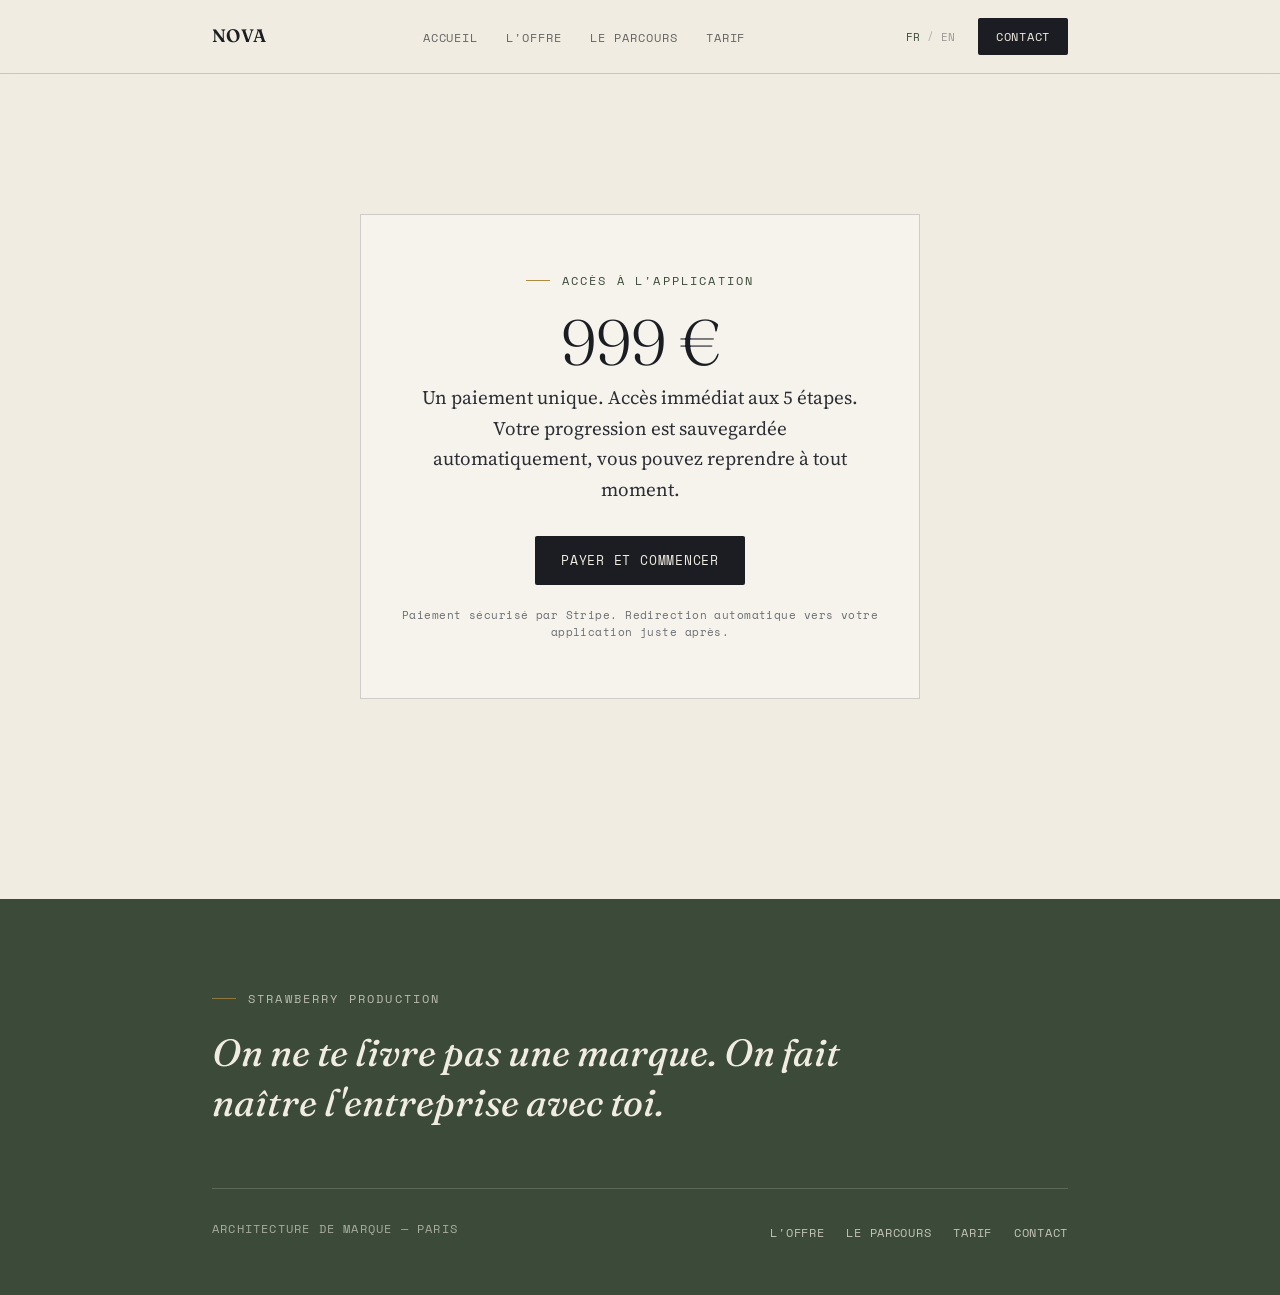
==== app.html @ 38c970a5 "Add files via upload" ====
<!DOCTYPE html>
<html lang="fr">
<head>
<meta charset="UTF-8">
<meta name="viewport" content="width=device-width, initial-scale=1.0">
<title>Votre parcours — NOVA</title>
<meta name="description" content="Votre application NOVA : 5 étapes pour transformer votre idée en entreprise prête à être lancée.">
<link rel="preconnect" href="https://fonts.googleapis.com">
<link rel="preconnect" href="https://fonts.gstatic.com" crossorigin>
<link rel="stylesheet" href="https://fonts.googleapis.com/css2?family=Fraunces:ital,opsz,wght@0,9..144,300;0,9..144,440;0,9..144,600;1,9..144,440&family=Source+Serif+4:ital,wght@0,400;0,600;1,400&family=Space+Mono:wght@400;700&display=swap">
<link rel="icon" href="assets/favicon.svg" type="image/svg+xml">
<meta property="og:title" content="Votre parcours — NOVA">
<meta property="og:description" content="Votre application NOVA : 5 étapes pour transformer votre idée en entreprise prête à être lancée.">
<meta property="og:type" content="website">
<meta name="twitter:card" content="summary">
<meta name="robots" content="noindex">
<link rel="stylesheet" href="assets/style.css">
</head>
<body><nav class="nav">
  <div class="nav-inner">
    <a href="index.html" class="nav-logo">NOVA</a>
    <ul class="nav-links">
      <li><a href="index.html" data-i18n="nav.home">Accueil</a></li>
      <li><a href="offre.html" data-i18n="nav.offer">L'offre</a></li>
      <li><a href="parcours.html" data-i18n="nav.journey">Le parcours</a></li>
      <li><a href="tarifs.html" data-i18n="nav.pricing">Tarif</a></li>
    </ul>
    <div class="nav-right">
      <div class="lang-toggle">
        <button data-lang="fr">FR</button><span class="sep">/</span><button data-lang="en">EN</button>
      </div>
      <a href="contact.html" class="nav-cta" data-i18n="nav.contact">Contact</a>
      <button class="nav-toggle" aria-label="Menu"><span></span><span></span><span></span></button>
    </div>
  </div>
  <div class="nav-mobile"><button class="nav-close" aria-label="Fermer">&times;</button>
    <a href="index.html" data-i18n="nav.home">Accueil</a>
    <a href="offre.html" data-i18n="nav.offer">L'offre</a>
    <a href="parcours.html" data-i18n="nav.journey">Le parcours</a>
    <a href="tarifs.html" data-i18n="nav.pricing">Tarif</a>
    <a href="app.html" data-i18n="nav.start">Commencer</a>
  </div>
</nav>
<div id="paywall-screen" class="app-shell">
  <div class="wrap">
    <div class="paywall">
      <div class="label" style="justify-content:center;" data-i18n="app.pay.label">Accès à l'application</div>
      <div class="price"><span id="nova-price">999 €</span></div>
      <p class="lead" data-i18n="app.pay.lead">Un paiement unique. Accès immédiat aux 5 étapes.</p>
      <a id="pay-btn" href="#" class="btn btn-primary" data-i18n="app.pay.btn">Payer et commencer</a>
      <div class="fine" data-i18n="app.pay.fine">Paiement sécurisé par Stripe.</div>
    </div>
  </div>
</div>

<div id="app-screen" class="app-shell" style="display:none;">
  <div class="wrap">
    <header class="page-header" style="padding-top:0;">
      <h1 data-i18n="app.h1">Votre <em>parcours</em></h1>
      <p data-i18n="app.sub">Complétez chaque étape pour débloquer la suivante.</p>
    </header>
    <div class="app-progress">
      <div class="app-progress-bar"><div class="app-progress-fill" id="progress-fill" style="width:0%;"></div></div>
      <div class="app-progress-label"><span id="progress-text">0 / 5</span><span id="progress-pct">0%</span></div>
    </div>
    <div class="app-steps" id="steps-container"></div>
  </div>
</div>
<footer>
  <div class="wrap">
    <div class="label" data-i18n="footer.house">Strawberry Production</div>
    <p class="quote" data-i18n="footer.quote">On ne te livre pas une marque. On fait naître l'entreprise avec toi.</p>
    <div class="footer-grid">
      <div class="sign" data-i18n="footer.sign">Architecture de marque — Paris</div>
      <ul class="footer-nav">
        <li><a href="offre.html" data-i18n="nav.offer">L'offre</a></li>
        <li><a href="parcours.html" data-i18n="nav.journey">Parcours</a></li>
        <li><a href="tarifs.html" data-i18n="nav.pricing">Tarif</a></li>
        <li><a href="contact.html" data-i18n="nav.contact">Contact</a></li>
      </ul>
    </div>
  </div>
</footer><script src="assets/config.js"></script>
<script src="assets/i18n.js"></script>
<script src="assets/nav.js"></script>
<script>
const STORAGE_KEY = 'nova_progress';
const UNLOCK_KEY = 'nova_unlocked';

function getProgress(){ try{ return JSON.parse(localStorage.getItem(STORAGE_KEY))||{}; }catch{ return {}; } }
function saveProgress(d){ localStorage.setItem(STORAGE_KEY, JSON.stringify(d)); }
function isUnlocked(){ return localStorage.getItem(UNLOCK_KEY)==='1'; }
function lang(){ return (localStorage.getItem('nova_lang')==='en')?'en':'fr'; }

const params = new URLSearchParams(window.location.search);
if (params.get('unlocked')==='1'){ localStorage.setItem(UNLOCK_KEY,'1'); const u=new URL(window.location); u.searchParams.delete('unlocked'); window.history.replaceState({}, '', u); }

function renderApp(){
  document.getElementById('nova-price').textContent = NOVA_CONFIG.PRICE_DISPLAY;
  document.getElementById('pay-btn').href = NOVA_CONFIG.STRIPE_PAYMENT_LINK;
  const paywall=document.getElementById('paywall-screen'), app=document.getElementById('app-screen');
  if(!isUnlocked()){ paywall.style.display='block'; app.style.display='none'; return; }
  paywall.style.display='none'; app.style.display='block';

  const L = lang();
  const STEPS = NOVA_APP_STEPS[L];
  const progress=getProgress();
  const container=document.getElementById('steps-container');
  container.innerHTML='';
  STEPS.forEach((step,i)=>{
    const prevDone = i===0 || !!(progress[STEPS[i-1].id] && progress[STEPS[i-1].id].trim().length>0);
    const done = !!(progress[step.id] && progress[step.id].trim().length>0);
    const locked = !prevDone && !done;
    const statusTxt = done ? DICT['app.status.done'][L] : (locked ? DICT['app.status.locked'][L] : DICT['app.status.todo'][L]);
    const el=document.createElement('div');
    el.className='app-step'+(done?' done':'')+(locked?' locked':'');
    el.innerHTML = `
      <div class="app-step-head" data-toggle="${step.id}">
        <div class="app-step-num">${done?'\u2713':(i+1)}</div>
        <h4>${step.title}</h4>
        <div class="app-step-status">${statusTxt}</div>
      </div>
      <div class="app-step-body">
        <p class="hint">${step.hint}</p>
        <textarea data-field="${step.id}" placeholder="${step.placeholder}">${progress[step.id]||''}</textarea>
        <div class="app-step-actions">
          <button class="btn btn-primary" data-save="${step.id}">${DICT['app.save'][L]}</button>
          <span class="app-save-note" data-note="${step.id}">${DICT['app.saved'][L]}</span>
        </div>
      </div>`;
    container.appendChild(el);
  });
  container.querySelectorAll('[data-save]').forEach(btn=>{
    btn.addEventListener('click',()=>{
      const id=btn.getAttribute('data-save');
      const ta=container.querySelector(`textarea[data-field="${id}"]`);
      const cur=getProgress(); cur[id]=ta.value; saveProgress(cur);
      const note=container.querySelector(`[data-note="${id}"]`); note.classList.add('show'); setTimeout(()=>note.classList.remove('show'),2000);
      renderApp();
    });
  });
  container.querySelectorAll('[data-toggle]').forEach(head=>{
    head.addEventListener('click',()=>{
      const s=head.closest('.app-step'); if(s.classList.contains('locked')) return;
      const b=s.querySelector('.app-step-body'); b.style.display = b.style.display==='none'?'block':'block';
    });
  });
  const doneCount=STEPS.filter(s=>progress[s.id]&&progress[s.id].trim().length>0).length;
  const pct=Math.round((doneCount/STEPS.length)*100);
  document.getElementById('progress-fill').style.width=pct+'%';
  document.getElementById('progress-text').textContent = doneCount+' / '+STEPS.length+' '+DICT['app.progress'][L];
  document.getElementById('progress-pct').textContent=pct+'%';
}

// re-render when language changes
document.querySelectorAll('.lang-toggle button').forEach(b=>b.addEventListener('click',()=>setTimeout(renderApp,10)));
document.addEventListener('DOMContentLoaded', renderApp);
</script>
</body>
</html>
---- assets/style.css ----
:root{
  --ink:#1b1d23;
  --bone:#f1ece1;
  --paper:#e9e2d2;
  --moss:#3c4a3a;
  --gold:#b08a3e;
  --rust:#a35a3e;
  --rule: rgba(27,29,35,0.18);
}

*{box-sizing:border-box; margin:0; padding:0;}
html{scroll-behavior:smooth;}

body{
  background:var(--bone);
  color:var(--ink);
  font-family:'Source Serif 4', serif;
  line-height:1.6;
  -webkit-font-smoothing:antialiased;
}

::selection{background:var(--gold); color:var(--bone);}

a{color:inherit;}

.wrap{max-width:920px; margin:0 auto; padding:0 32px;}

/* ---------- NAV ---------- */
.nav{
  position:sticky; top:0; z-index:50;
  background:rgba(241,236,225,0.88);
  backdrop-filter:blur(8px);
  border-bottom:1px solid var(--rule);
}
.nav-inner{
  max-width:920px; margin:0 auto; padding:18px 32px;
  display:flex; align-items:center; justify-content:space-between;
}
.nav-logo{
  font-family:'Fraunces', serif;
  font-weight:600;
  font-size:18px;
  letter-spacing:.02em;
  text-decoration:none;
}
.nav-logo em{font-style:italic; font-weight:440; color:var(--moss);}
.nav-links{
  display:flex; gap:28px;
  list-style:none;
}
.nav-links a{
  font-family:'Space Mono', monospace;
  font-size:12px;
  letter-spacing:.08em;
  text-transform:uppercase;
  text-decoration:none;
  color:var(--ink);
  opacity:.65;
  transition:opacity .2s ease;
  padding-bottom:2px;
  border-bottom:1px solid transparent;
}
.nav-links a:hover, .nav-links a.active{
  opacity:1;
  border-bottom-color:var(--gold);
}
.nav-right{display:flex; align-items:center; gap:18px;}
.lang-toggle{
  display:flex; gap:2px; align-items:center;
  font-family:'Space Mono', monospace; font-size:11px; letter-spacing:.06em;
}
.lang-toggle button{
  background:none; border:none; cursor:pointer; padding:2px 4px;
  font-family:inherit; font-size:inherit; letter-spacing:inherit;
  color:var(--ink); opacity:.4; text-transform:uppercase;
}
.lang-toggle button.active{opacity:1; color:var(--moss);}
.lang-toggle .sep{opacity:.3;}
.nav-cta{
  font-family:'Space Mono', monospace;
  font-size:12px;
  letter-spacing:.06em;
  text-transform:uppercase;
  text-decoration:none;
  background:var(--ink);
  color:var(--bone);
  padding:9px 18px;
  border-radius:2px;
  transition:background .2s ease;
}
.nav-cta:hover{background:var(--moss);}
.nav-toggle{
  display:none;
  flex-direction:column; gap:5px;
  background:none; border:none; cursor:pointer; padding:6px;
}
.nav-toggle span{width:22px; height:1px; background:var(--ink); display:block;}
.nav-mobile{
  display:none;
  position:fixed; inset:0; z-index:60;
  background:var(--bone);
  padding:100px 32px 40px;
}
.nav-mobile.open{display:flex; flex-direction:column; gap:0;}
.nav-mobile a{
  font-family:'Fraunces', serif; font-size:32px; font-weight:400;
  text-decoration:none; color:var(--ink);
  padding:20px 0; border-bottom:1px solid var(--rule);
}
.nav-mobile a.active{color:var(--moss); font-style:italic;}
.nav-mobile .nav-close{
  position:absolute; top:24px; right:32px;
  background:none; border:none; font-size:28px; cursor:pointer; color:var(--ink);
}

/* ---------- HERO (page d'accueil) ---------- */
.hero{
  min-height:86vh;
  display:flex;
  flex-direction:column;
  justify-content:center;
  position:relative;
  overflow:hidden;
  border-bottom:1px solid var(--rule);
}
.hero-seed{position:absolute; top:50%; left:50%; width:1px; height:1px; transform:translate(-50%,-50%); pointer-events:none;}
.ring{
  position:absolute; top:0; left:0;
  border:1px solid var(--rule);
  border-radius:50%;
  transform:translate(-50%,-50%);
  animation: grow 2.4s cubic-bezier(.2,.7,.2,1) both;
}
@keyframes grow{
  from{opacity:0; transform:translate(-50%,-50%) scale(.4);}
  to{opacity:1; transform:translate(-50%,-50%) scale(1);}
}
.eyebrow{
  font-family:'Space Mono', monospace;
  font-size:12px; letter-spacing:.18em; text-transform:uppercase;
  color:var(--moss); margin-bottom:28px;
  opacity:0; animation: rise .8s ease forwards .3s;
}
h1.title{
  font-family:'Fraunces', serif;
  font-weight:300;
  font-size:clamp(48px, 10vw, 120px);
  letter-spacing:-0.01em;
  line-height:.94;
  opacity:0; animation: rise 1s cubic-bezier(.2,.8,.2,1) forwards .45s;
}
.title em{font-style:italic; font-weight:440; color:var(--moss);}
.subtitle{
  font-family:'Fraunces', serif;
  font-style:italic; font-weight:300;
  font-size:clamp(19px,2.4vw,26px);
  max-width:600px; margin-top:26px; color:#3a3d44;
  opacity:0; animation: rise .9s ease forwards .65s;
}
.manifesto{
  margin-top:44px;
  font-family:'Fraunces', serif;
  font-size:clamp(21px, 2.2vw, 28px);
  font-weight:600; line-height:1.35; max-width:660px;
  border-left:2px solid var(--gold); padding-left:24px;
  opacity:0; animation: rise .9s ease forwards .9s;
}
.hero-actions{
  margin-top:48px; display:flex; gap:16px; flex-wrap:wrap;
  opacity:0; animation: rise .9s ease forwards 1.1s;
}
@keyframes rise{ from{opacity:0; transform:translateY(18px);} to{opacity:1; transform:translateY(0);} }

/* ---------- BUTTONS ---------- */
.btn{
  display:inline-block;
  font-family:'Space Mono', monospace;
  font-size:13px; letter-spacing:.06em; text-transform:uppercase;
  text-decoration:none;
  padding:14px 26px;
  border-radius:2px;
  transition:all .2s ease;
}
.btn-primary{background:var(--ink); color:var(--bone);}
.btn-primary:hover{background:var(--moss);}
.btn-ghost{border:1px solid var(--ink); color:var(--ink);}
.btn-ghost:hover{background:var(--ink); color:var(--bone);}

/* ---------- SECTIONS ---------- */
section{padding:110px 0; border-bottom:1px solid var(--rule);}
section:last-of-type{border-bottom:none;}
.section-tight{padding:80px 0;}

.label{
  font-family:'Space Mono', monospace;
  font-size:12px; letter-spacing:.18em; text-transform:uppercase;
  color:var(--moss); margin-bottom:20px;
  display:flex; align-items:center; gap:12px;
}
.label::before{content:''; width:24px; height:1px; background:var(--gold);}

h2{
  font-family:'Fraunces', serif;
  font-weight:400;
  font-size:clamp(32px,4vw,50px);
  line-height:1.1; max-width:760px; margin-bottom:32px;
}
h3{font-family:'Fraunces', serif; font-weight:600; font-size:22px;}

p.lead{font-size:19px; max-width:640px; color:#2c2e35;}
.quote{
  font-family:'Fraunces', serif; font-style:italic; font-weight:440;
  font-size:clamp(24px,2.8vw,32px); line-height:1.32; color:var(--moss); max-width:720px;
}

/* ---------- FUSION GRID ---------- */
.fusion{
  display:grid; grid-template-columns:repeat(3,1fr); gap:1px;
  background:var(--rule); margin-top:52px; border:1px solid var(--rule);
}
.fusion-cell{background:var(--bone); padding:30px 26px;}
.fusion-cell .num{font-family:'Space Mono', monospace; font-size:11px; color:var(--gold); letter-spacing:.1em;}
.fusion-cell h3{margin:14px 0 10px;}
.fusion-cell p{font-size:15px; color:#3a3d44;}

/* ---------- TARGET ---------- */
.target{margin-top:44px; display:grid; grid-template-columns:1fr 1fr; gap:36px;}
.target-card{padding:24px 0 0; border-top:1px solid var(--rule);}
.target-card .tag{font-family:'Space Mono', monospace; font-size:11px; letter-spacing:.12em; text-transform:uppercase;}
.target-card.no .tag{color:var(--rust);}
.target-card.yes .tag{color:var(--moss);}
.target-card p{font-size:16px; margin-top:12px;}

/* ---------- PATH / STEPS ---------- */
.path{margin-top:60px; position:relative;}
.path::before{content:''; position:absolute; left:19px; top:8px; bottom:8px; width:1px; background:var(--rule);}
.step{display:grid; grid-template-columns:40px 1fr; gap:24px; padding-bottom:46px; position:relative;}
.step:last-child{padding-bottom:0;}
.step-dot{
  width:40px; height:40px; border-radius:50%;
  border:1px solid var(--ink); background:var(--bone);
  display:flex; align-items:center; justify-content:center;
  font-family:'Space Mono', monospace; font-size:13px; z-index:1;
}
.step-dot.final{background:var(--moss); border-color:var(--moss); color:var(--bone);}
.step-num-label{font-family:'Space Mono', monospace; font-size:11px; letter-spacing:.14em; text-transform:uppercase; color:var(--moss); margin-bottom:6px;}
.step-body h4{font-family:'Fraunces', serif; font-weight:600; font-size:21px; margin-bottom:8px;}
.step-body p{font-size:16px; color:#3a3d44; max-width:560px;}
.step-role{
  margin-top:16px; padding:14px 18px; max-width:560px;
  border-left:2px solid var(--gold); background:rgba(176,138,62,0.06);
}
.step-role .role-tag{font-family:'Space Mono', monospace; font-size:10px; letter-spacing:.12em; text-transform:uppercase; color:var(--gold); display:block; margin-bottom:6px;}
.step-role p{font-size:15px; color:#3a3d44; font-style:italic; margin:0;}
.weeks{margin-top:36px; font-family:'Space Mono', monospace; font-size:13px; color:var(--moss); letter-spacing:.05em;}

/* ---------- PRICE ---------- */
.price-block{margin-top:44px; display:flex; align-items:baseline; gap:20px; flex-wrap:wrap;}
.price{font-family:'Fraunces', serif; font-weight:300; font-size:clamp(56px,8vw,96px); line-height:1; color:var(--ink);}
.price .to{font-style:italic; font-weight:300; color:var(--gold); font-size:.5em; margin:0 .15em;}
.price-note{font-size:16px; max-width:280px; color:#3a3d44; border-left:1px solid var(--rule); padding-left:20px;}
.why-grid{margin-top:50px; display:grid; grid-template-columns:1fr 1fr; gap:30px 46px;}
.why-grid div{border-top:1px solid var(--rule); padding-top:18px;}
.why-grid .n{font-family:'Space Mono', monospace; font-size:11px; color:var(--gold);}
.why-grid p{margin-top:8px; font-size:16px;}

/* ---------- FRICTION ---------- */
.friction-bar{margin-top:50px; display:flex; align-items:center;}
.friction-track{flex:1; height:1px; background:var(--rule); position:relative;}
.friction-fill{position:absolute; left:0; top:-1.5px; height:4px; background:var(--ink); width:92%;}
.friction-labels{display:flex; justify-content:space-between; font-family:'Space Mono', monospace; font-size:11px; letter-spacing:.08em; text-transform:uppercase; color:#6b6d72; margin-top:14px;}

/* ---------- COMPARISON TABLE (tarifs) ---------- */
.compare{margin-top:50px; border-top:1px solid var(--rule);}
.compare-row{
  display:grid; grid-template-columns:1.6fr 1fr 1fr;
  gap:20px; padding:20px 0; border-bottom:1px solid var(--rule);
  align-items:start;
}
.compare-row.head{
  font-family:'Space Mono', monospace; font-size:11px; letter-spacing:.1em; text-transform:uppercase; color:#6b6d72;
}
.compare-row .offer-name{font-family:'Fraunces', serif; font-weight:600; font-size:18px;}
.compare-row .offer-name span{display:block; font-family:'Source Serif 4', serif; font-weight:400; font-size:14px; color:#3a3d44; margin-top:4px;}
.compare-row.highlight{background:rgba(176,138,62,0.08);}
.compare-row .price-mini{font-family:'Space Mono', monospace; font-size:14px;}

/* ---------- FORM (contact) ---------- */
.form{margin-top:48px; max-width:560px;}
.field{margin-bottom:24px;}
.field label{
  display:block; font-family:'Space Mono', monospace; font-size:11px;
  letter-spacing:.1em; text-transform:uppercase; margin-bottom:8px; color:var(--moss);
}
.field input, .field textarea, .field select{
  width:100%; background:transparent; border:none; border-bottom:1px solid var(--rule);
  padding:10px 2px; font-family:'Source Serif 4', serif; font-size:16px; color:var(--ink);
  outline:none; transition:border-color .2s ease;
}
.field input:focus, .field textarea:focus, .field select:focus{border-color:var(--gold);}
.field textarea{resize:vertical; min-height:100px;}
.form .btn-primary{border:none; cursor:pointer;}

/* ---------- FOOTER ---------- */
footer{padding:90px 0 50px; background:var(--moss); color:var(--bone);}
footer .label{color:var(--bone); opacity:.7;}
footer .label::before{background:var(--gold);}
footer .quote{color:var(--bone); font-size:clamp(26px,3.4vw,38px);}
.footer-grid{
  margin-top:60px; display:flex; justify-content:space-between; flex-wrap:wrap; gap:30px;
  border-top:1px solid rgba(241,236,225,0.18); padding-top:30px;
}
footer .sign{font-family:'Space Mono', monospace; font-size:12px; letter-spacing:.1em; opacity:.6; text-transform:uppercase;}
.footer-nav{display:flex; gap:22px; list-style:none;}
.footer-nav a{font-family:'Space Mono', monospace; font-size:12px; text-decoration:none; opacity:.75; letter-spacing:.06em; text-transform:uppercase;}
.footer-nav a:hover{opacity:1;}

/* ---------- PAGE HEADER (sous-pages) ---------- */
.page-header{padding:80px 0 60px; border-bottom:1px solid var(--rule);}
.page-header h1{
  font-family:'Fraunces', serif; font-weight:300;
  font-size:clamp(40px,7vw,80px); letter-spacing:-0.01em; line-height:.98;
}
.page-header h1 em{font-style:italic; font-weight:440; color:var(--moss);}
.page-header p{margin-top:20px; font-family:'Fraunces', serif; font-style:italic; font-size:clamp(17px,2vw,22px); max-width:600px; color:#3a3d44;}

/* ---------- RESPONSIVE ---------- */
@media (max-width:760px){
  .fusion{grid-template-columns:1fr;}
  .target{grid-template-columns:1fr;}
  .why-grid{grid-template-columns:1fr;}
  section{padding:72px 0;}
  .nav-links{display:none;}
  .nav-toggle{display:flex;}
  .compare-row{grid-template-columns:1fr; gap:6px;}
  .compare-row.head{display:none;}
  .footer-grid{flex-direction:column;}
}

@media (prefers-reduced-motion: reduce){
  *{animation:none !important; transition:none !important;}
}

/* ---------- APP / WIZARD (parcours payant) ---------- */
.app-shell{padding:60px 0 120px;}
.app-progress{margin-bottom:56px;}
.app-progress-bar{height:2px; background:var(--rule); position:relative; margin-bottom:14px;}
.app-progress-fill{position:absolute; left:0; top:0; height:2px; background:var(--moss); transition:width .4s ease;}
.app-progress-label{font-family:'Space Mono', monospace; font-size:11px; letter-spacing:.1em; text-transform:uppercase; color:var(--moss); display:flex; justify-content:space-between;}

.app-steps{display:flex; flex-direction:column; gap:1px; background:var(--rule); border:1px solid var(--rule);}
.app-step{background:var(--bone); padding:28px 30px;}
.app-step-head{display:flex; align-items:center; gap:16px; cursor:pointer;}
.app-step-num{
  width:34px; height:34px; border-radius:50%; flex-shrink:0;
  border:1px solid var(--ink); display:flex; align-items:center; justify-content:center;
  font-family:'Space Mono', monospace; font-size:13px; background:var(--bone);
}
.app-step.done .app-step-num{background:var(--moss); border-color:var(--moss); color:var(--bone);}
.app-step.locked .app-step-num{opacity:.35;}
.app-step.locked h4{opacity:.35;}
.app-step.locked .app-step-body{display:none;}
.app-step-head h4{font-family:'Fraunces', serif; font-weight:600; font-size:19px;}
.app-step-status{margin-left:auto; font-family:'Space Mono', monospace; font-size:10px; letter-spacing:.1em; text-transform:uppercase; color:#6b6d72;}
.app-step-body{margin-top:22px; padding-left:50px;}
.app-step-body p.hint{font-size:14px; color:#5a5d63; margin-bottom:16px; max-width:560px;}
.app-step-body textarea{
  width:100%; min-height:140px; background:rgba(255,255,255,0.4);
  border:1px solid var(--rule); border-radius:2px; padding:14px;
  font-family:'Source Serif 4', serif; font-size:15px; color:var(--ink);
  resize:vertical; outline:none;
}
.app-step-body textarea:focus{border-color:var(--gold);}
.app-step-actions{margin-top:16px; display:flex; align-items:center; gap:16px;}
.app-save-note{font-family:'Space Mono', monospace; font-size:11px; color:var(--moss); opacity:0; transition:opacity .3s ease;}
.app-save-note.show{opacity:1;}

.paywall{
  max-width:560px; margin:80px auto; text-align:center;
  padding:56px 40px; border:1px solid var(--rule); background:rgba(255,255,255,.35);
}
.paywall .price{font-size:clamp(44px,7vw,64px); margin-bottom:8px;}
.paywall p.lead{margin:0 auto 32px; max-width:440px; text-align:center;}
.paywall .fine{margin-top:22px; font-family:'Space Mono', monospace; font-size:11px; color:#6b6d72; letter-spacing:.04em;}
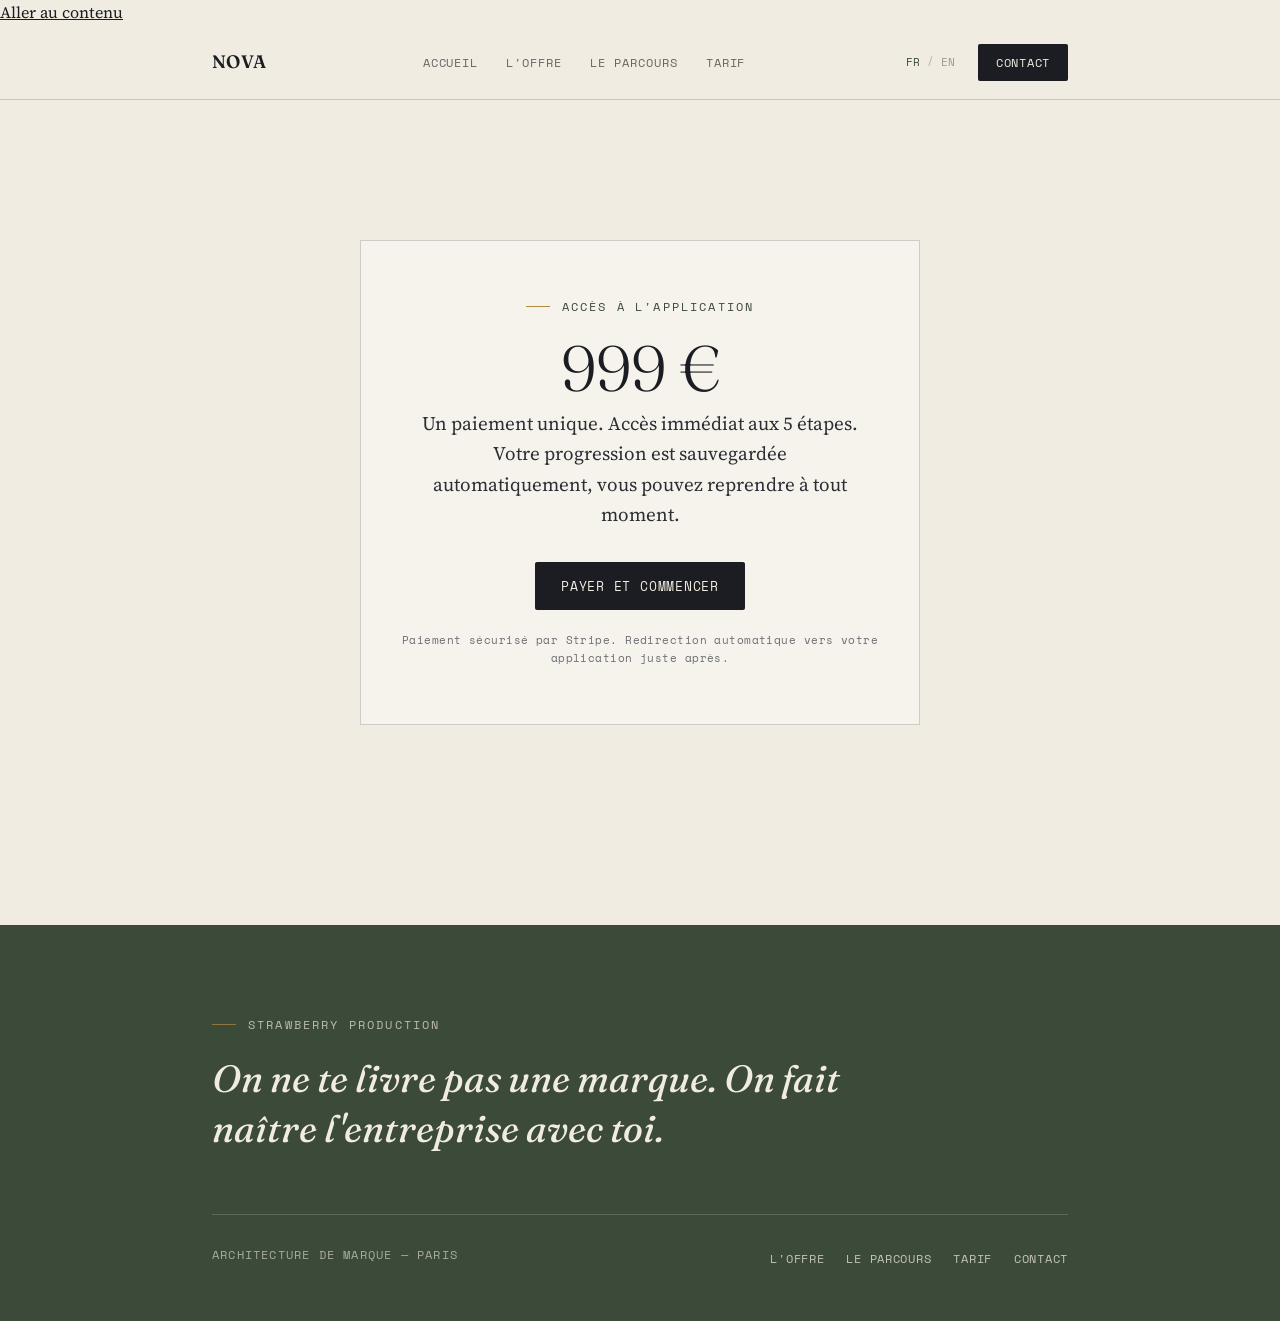
==== commit 1f5330e7: "Add files via upload" ====
--- a/app.html
+++ b/app.html
@@ -9,14 +9,25 @@
 <link rel="preconnect" href="https://fonts.gstatic.com" crossorigin>
 <link rel="stylesheet" href="https://fonts.googleapis.com/css2?family=Fraunces:ital,opsz,wght@0,9..144,300;0,9..144,440;0,9..144,600;1,9..144,440&family=Source+Serif+4:ital,wght@0,400;0,600;1,400&family=Space+Mono:wght@400;700&display=swap">
 <link rel="icon" href="assets/favicon.svg" type="image/svg+xml">
+<link rel="icon" href="assets/favicon-32.png" sizes="32x32" type="image/png">
+<link rel="apple-touch-icon" href="assets/favicon-180.png">
+<meta name="theme-color" content="#f1ece1">
 <meta property="og:title" content="Votre parcours — NOVA">
 <meta property="og:description" content="Votre application NOVA : 5 étapes pour transformer votre idée en entreprise prête à être lancée.">
+<meta property="og:url" content="https://REMPLACE-PAR-TON-DOMAINE.fr/app">
+<meta property="og:image" content="https://REMPLACE-PAR-TON-DOMAINE.fr/assets/og-image.png">
+<meta property="og:image:width" content="1200">
+<meta property="og:image:height" content="630">
+<meta property="og:locale" content="fr_FR">
+<meta property="og:site_name" content="NOVA — Strawberry Production">
 <meta property="og:type" content="website">
-<meta name="twitter:card" content="summary">
+<meta name="twitter:card" content="summary_large_image">
+<meta name="twitter:image" content="https://REMPLACE-PAR-TON-DOMAINE.fr/assets/og-image.png">
 <meta name="robots" content="noindex">
 <link rel="stylesheet" href="assets/style.css">
 </head>
-<body><nav class="nav">
+<body><a href="#main" class="skip-link">Aller au contenu</a>
+<nav class="nav">
   <div class="nav-inner">
     <a href="index.html" class="nav-logo">NOVA</a>
     <ul class="nav-links">
@@ -41,7 +52,7 @@
     <a href="app.html" data-i18n="nav.start">Commencer</a>
   </div>
 </nav>
-<div id="paywall-screen" class="app-shell">
+<div id="paywall-screen" class="app-shell" tabindex="-1"><span id="main"></span>
   <div class="wrap">
     <div class="paywall">
       <div class="label" style="justify-content:center;" data-i18n="app.pay.label">Accès à l'application</div>
@@ -82,77 +93,127 @@
   </div>
 </footer><script src="assets/config.js"></script>
 <script src="assets/i18n.js"></script>
+<script src="assets/app-steps.js"></script>
 <script src="assets/nav.js"></script>
 <script>
 const STORAGE_KEY = 'nova_progress';
 const UNLOCK_KEY = 'nova_unlocked';
 
+function $(id){ return document.getElementById(id); }
 function getProgress(){ try{ return JSON.parse(localStorage.getItem(STORAGE_KEY))||{}; }catch{ return {}; } }
-function saveProgress(d){ localStorage.setItem(STORAGE_KEY, JSON.stringify(d)); }
+function saveProgress(d){ try{ localStorage.setItem(STORAGE_KEY, JSON.stringify(d)); return true; }catch{ return false; } }
 function isUnlocked(){ return localStorage.getItem(UNLOCK_KEY)==='1'; }
 function lang(){ return (localStorage.getItem('nova_lang')==='en')?'en':'fr'; }
+function filled(v){ return !!(v && v.trim().length>0); }
 
 const params = new URLSearchParams(window.location.search);
-if (params.get('unlocked')==='1'){ localStorage.setItem(UNLOCK_KEY,'1'); const u=new URL(window.location); u.searchParams.delete('unlocked'); window.history.replaceState({}, '', u); }
+if (params.get('unlocked')==='1'){
+  localStorage.setItem(UNLOCK_KEY,'1');
+  const u=new URL(window.location); u.searchParams.delete('unlocked');
+  window.history.replaceState({}, '', u);
+}
 
 function renderApp(){
-  document.getElementById('nova-price').textContent = NOVA_CONFIG.PRICE_DISPLAY;
-  document.getElementById('pay-btn').href = NOVA_CONFIG.STRIPE_PAYMENT_LINK;
-  const paywall=document.getElementById('paywall-screen'), app=document.getElementById('app-screen');
-  if(!isUnlocked()){ paywall.style.display='block'; app.style.display='none'; return; }
+  const priceEl = $('nova-price');
+  const payBtn  = $('pay-btn');
+  if (priceEl && typeof NOVA_CONFIG !== 'undefined') priceEl.textContent = NOVA_CONFIG.PRICE_DISPLAY;
+  if (payBtn  && typeof NOVA_CONFIG !== 'undefined') payBtn.href = NOVA_CONFIG.STRIPE_PAYMENT_LINK;
+
+  const paywall = $('paywall-screen'), app = $('app-screen');
+  if (!paywall || !app) return;
+  if (!isUnlocked()){ paywall.style.display='block'; app.style.display='none'; return; }
   paywall.style.display='none'; app.style.display='block';
 
   const L = lang();
+  if (typeof NOVA_APP_STEPS === 'undefined' || typeof DICT === 'undefined') return;
   const STEPS = NOVA_APP_STEPS[L];
-  const progress=getProgress();
-  const container=document.getElementById('steps-container');
+  const progress = getProgress();
+  const container = $('steps-container');
+  if (!container) return;
+
+  // On mémorise quelles étapes étaient dépliées pour ne pas les refermer au re-render
+  const openState = {};
+  container.querySelectorAll('.app-step-head').forEach(h => {
+    openState[h.getAttribute('data-toggle')] = h.getAttribute('aria-expanded') === 'true';
+  });
+
   container.innerHTML='';
   STEPS.forEach((step,i)=>{
-    const prevDone = i===0 || !!(progress[STEPS[i-1].id] && progress[STEPS[i-1].id].trim().length>0);
-    const done = !!(progress[step.id] && progress[step.id].trim().length>0);
-    const locked = !prevDone && !done;
-    const statusTxt = done ? DICT['app.status.done'][L] : (locked ? DICT['app.status.locked'][L] : DICT['app.status.todo'][L]);
+    const prevDone = i===0 || filled(progress[STEPS[i-1].id]);
+    const done     = filled(progress[step.id]);
+    const locked   = !prevDone && !done;
+    const statusTxt = done ? DICT['app.status.done'][L]
+                    : (locked ? DICT['app.status.locked'][L] : DICT['app.status.todo'][L]);
+    // Par défaut : on ouvre la première étape non complétée et non verrouillée
+    const isOpen = openState[step.id] !== undefined
+      ? openState[step.id]
+      : (!locked && !done);
+
     const el=document.createElement('div');
     el.className='app-step'+(done?' done':'')+(locked?' locked':'');
     el.innerHTML = `
-      <div class="app-step-head" data-toggle="${step.id}">
-        <div class="app-step-num">${done?'\u2713':(i+1)}</div>
-        <h4>${step.title}</h4>
+      <div class="app-step-head" data-toggle="${step.id}" role="button" tabindex="${locked?-1:0}"
+           aria-expanded="${locked?'false':String(isOpen)}" aria-controls="body-${step.id}"
+           ${locked?'aria-disabled="true"':''}>
+        <div class="app-step-num" aria-hidden="true">${done?'\u2713':(i+1)}</div>
+        <h4 id="title-${step.id}">${step.title}</h4>
         <div class="app-step-status">${statusTxt}</div>
       </div>
-      <div class="app-step-body">
-        <p class="hint">${step.hint}</p>
-        <textarea data-field="${step.id}" placeholder="${step.placeholder}">${progress[step.id]||''}</textarea>
+      <div class="app-step-body" id="body-${step.id}" role="region" aria-labelledby="title-${step.id}"
+           style="display:${(locked||!isOpen)?'none':'block'};">
+        <p class="hint" id="hint-${step.id}">${step.hint}</p>
+        <label class="sr-only" for="field-${step.id}">${step.title}</label>
+        <textarea id="field-${step.id}" data-field="${step.id}" aria-describedby="hint-${step.id}"
+                  placeholder="${step.placeholder}">${progress[step.id]||''}</textarea>
         <div class="app-step-actions">
-          <button class="btn btn-primary" data-save="${step.id}">${DICT['app.save'][L]}</button>
-          <span class="app-save-note" data-note="${step.id}">${DICT['app.saved'][L]}</span>
+          <button type="button" class="btn btn-primary" data-save="${step.id}">${DICT['app.save'][L]}</button>
+          <span class="app-save-note" data-note="${step.id}" role="status" aria-live="polite"></span>
         </div>
       </div>`;
     container.appendChild(el);
   });
+
   container.querySelectorAll('[data-save]').forEach(btn=>{
     btn.addEventListener('click',()=>{
       const id=btn.getAttribute('data-save');
       const ta=container.querySelector(`textarea[data-field="${id}"]`);
-      const cur=getProgress(); cur[id]=ta.value; saveProgress(cur);
-      const note=container.querySelector(`[data-note="${id}"]`); note.classList.add('show'); setTimeout(()=>note.classList.remove('show'),2000);
+      if(!ta) return;
+      const cur=getProgress(); cur[id]=ta.value;
+      const ok=saveProgress(cur);
+      const note=container.querySelector(`[data-note="${id}"]`);
+      if(note){
+        note.textContent = ok ? DICT['app.saved'][lang()] : DICT['app.save.error'][lang()];
+        note.classList.add('show');
+        setTimeout(()=>note.classList.remove('show'),2000);
+      }
       renderApp();
     });
   });
+
+  const toggleStep = (head)=>{
+    const s=head.closest('.app-step');
+    if(!s || s.classList.contains('locked')) return;
+    const b=s.querySelector('.app-step-body');
+    if(!b) return;
+    const willOpen = b.style.display==='none';
+    b.style.display = willOpen ? 'block' : 'none';
+    head.setAttribute('aria-expanded', String(willOpen));
+  };
   container.querySelectorAll('[data-toggle]').forEach(head=>{
-    head.addEventListener('click',()=>{
-      const s=head.closest('.app-step'); if(s.classList.contains('locked')) return;
-      const b=s.querySelector('.app-step-body'); b.style.display = b.style.display==='none'?'block':'block';
+    head.addEventListener('click',()=>toggleStep(head));
+    head.addEventListener('keydown',(e)=>{
+      if(e.key==='Enter'||e.key===' '){ e.preventDefault(); toggleStep(head); }
     });
   });
-  const doneCount=STEPS.filter(s=>progress[s.id]&&progress[s.id].trim().length>0).length;
+
+  const doneCount=STEPS.filter(s=>filled(progress[s.id])).length;
   const pct=Math.round((doneCount/STEPS.length)*100);
-  document.getElementById('progress-fill').style.width=pct+'%';
-  document.getElementById('progress-text').textContent = doneCount+' / '+STEPS.length+' '+DICT['app.progress'][L];
-  document.getElementById('progress-pct').textContent=pct+'%';
+  const fill=$('progress-fill'), txt=$('progress-text'), pctEl=$('progress-pct');
+  if(fill) fill.style.width=pct+'%';
+  if(txt)  txt.textContent = doneCount+' / '+STEPS.length+' '+DICT['app.progress'][L];
+  if(pctEl) pctEl.textContent=pct+'%';
 }
 
-// re-render when language changes
 document.querySelectorAll('.lang-toggle button').forEach(b=>b.addEventListener('click',()=>setTimeout(renderApp,10)));
 document.addEventListener('DOMContentLoaded', renderApp);
 </script>
